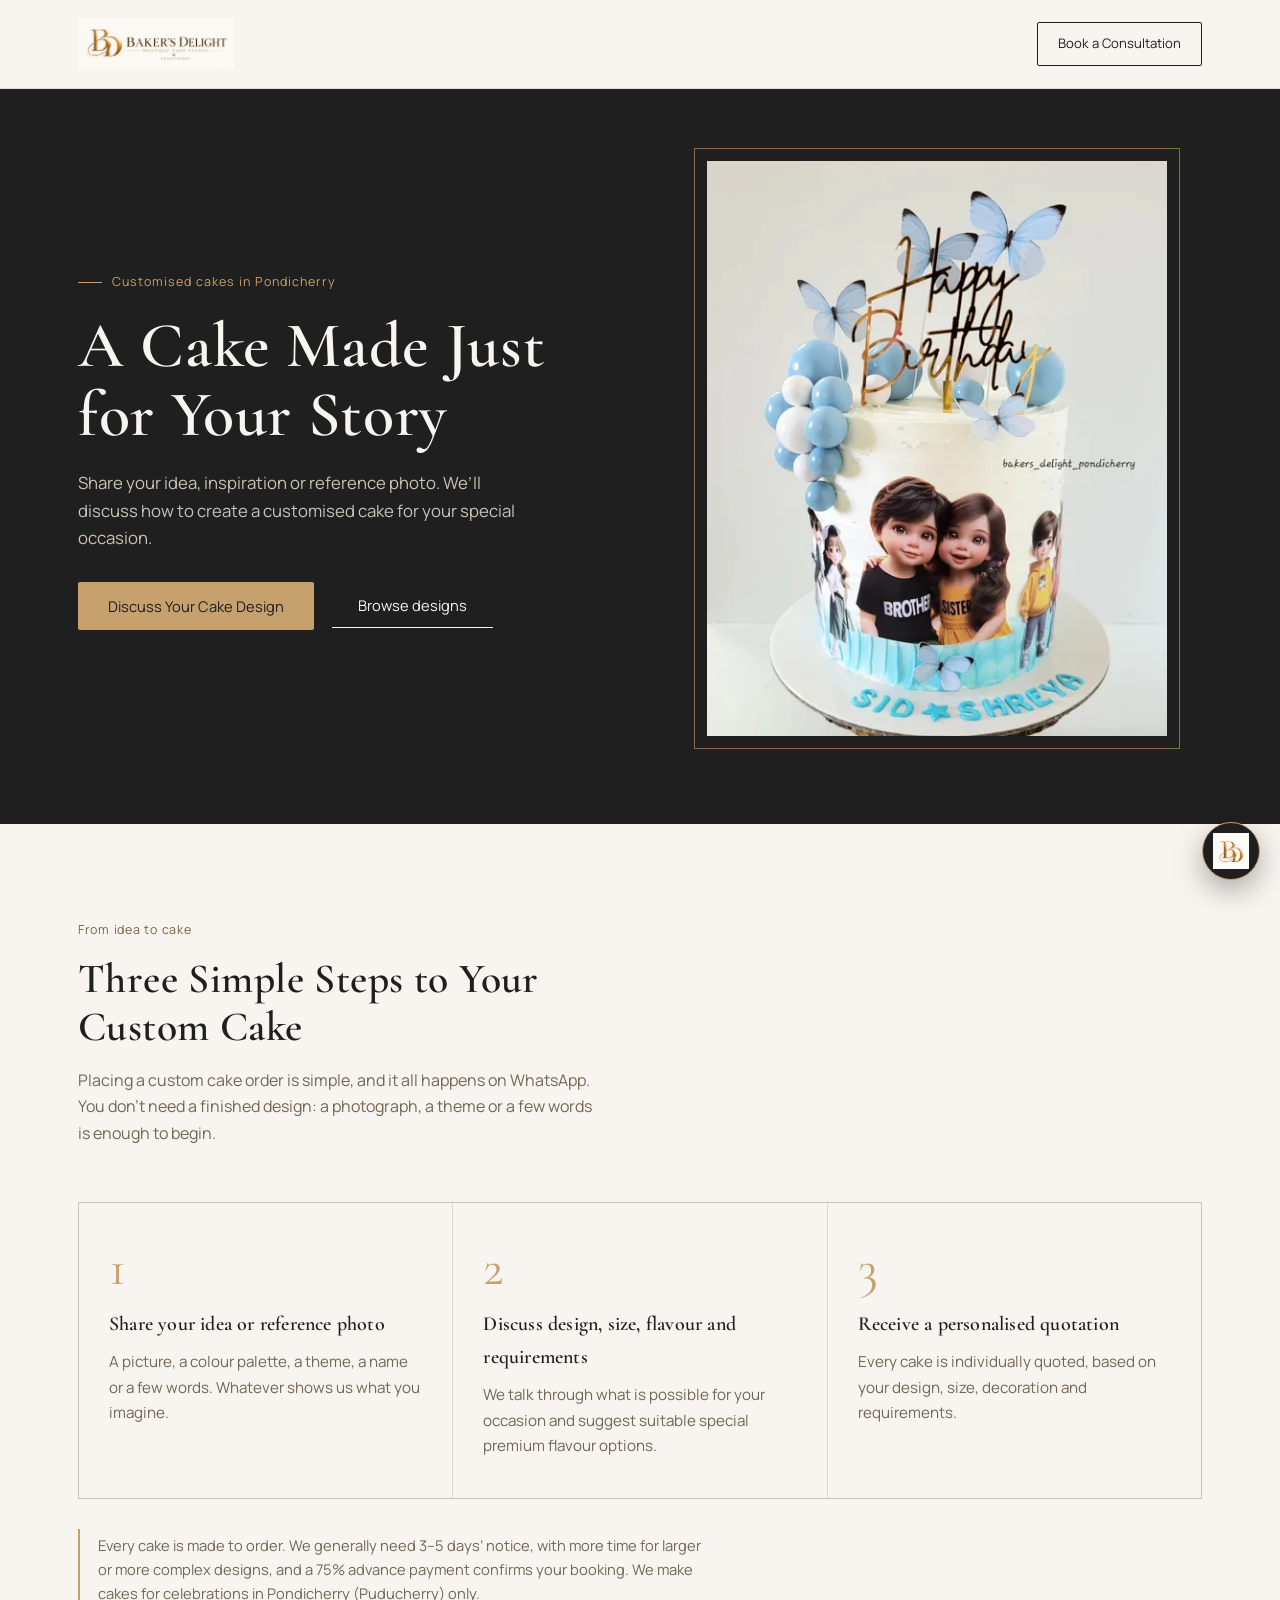
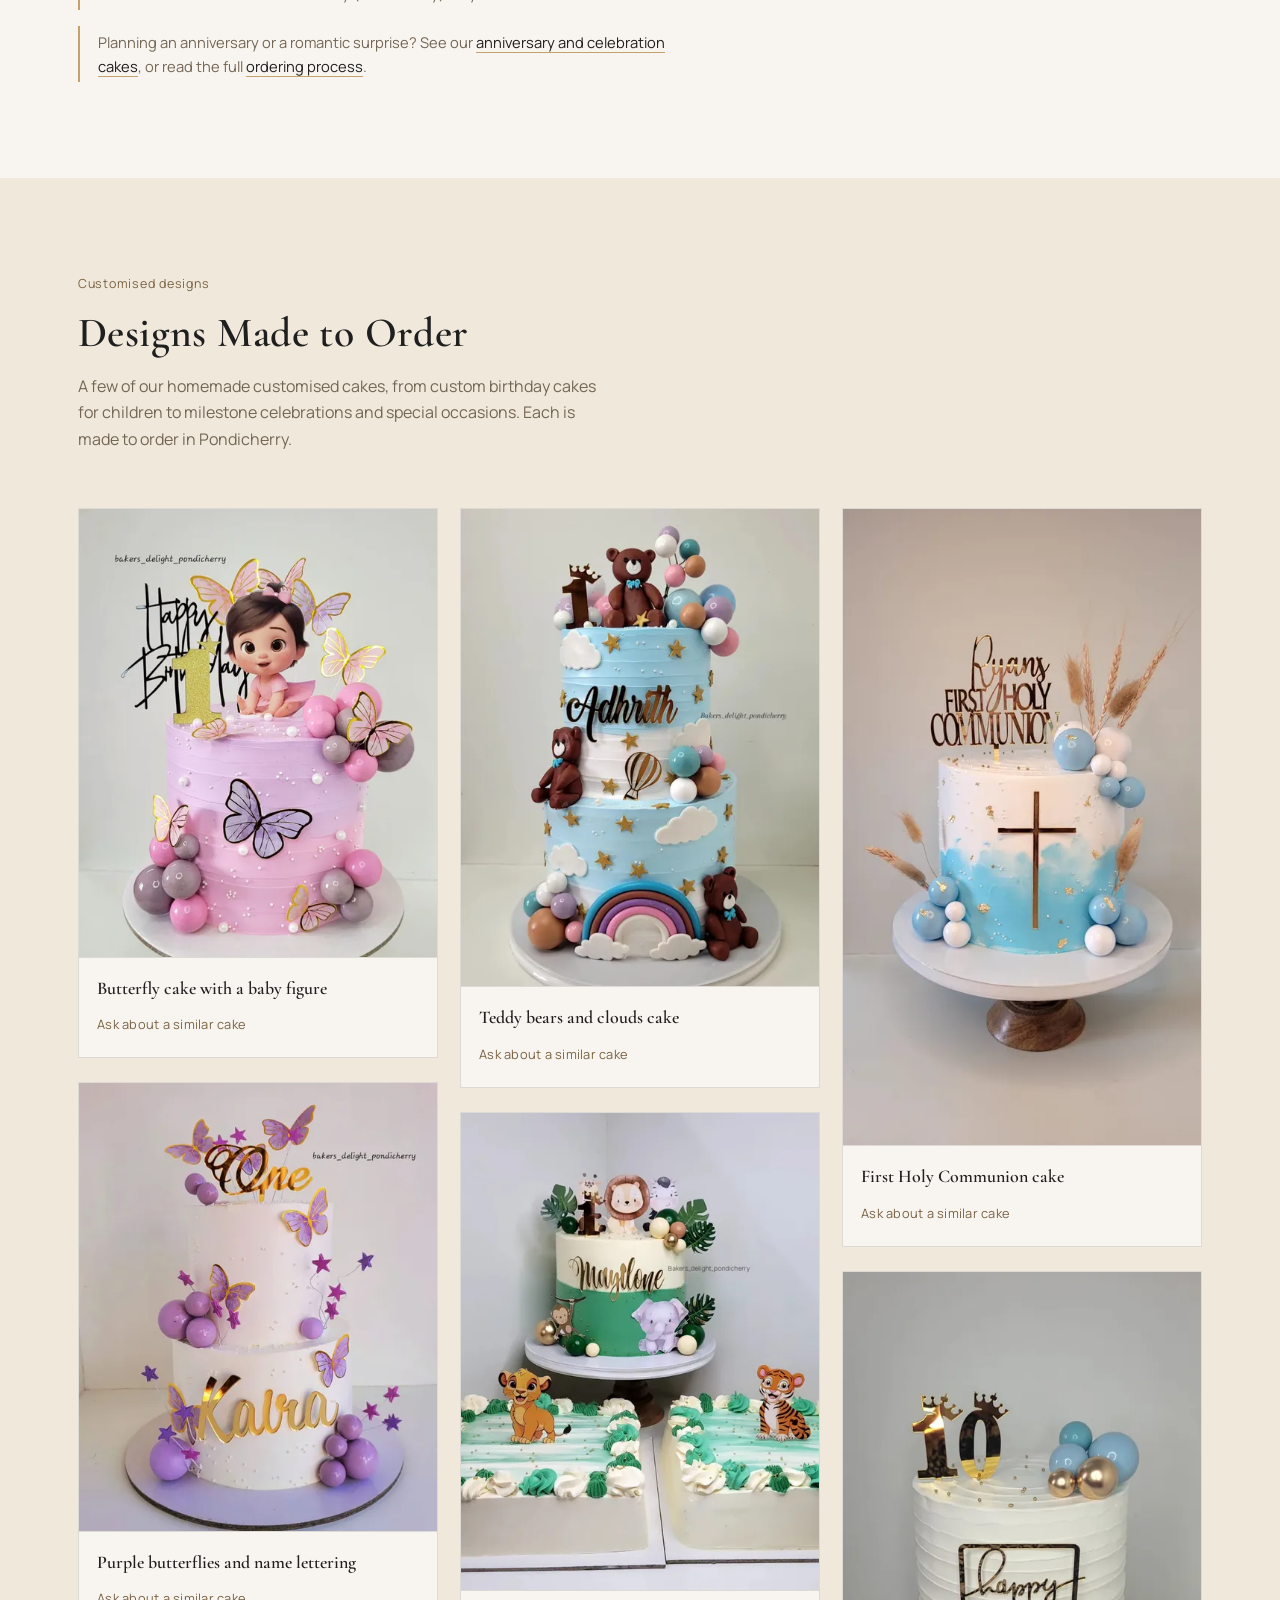
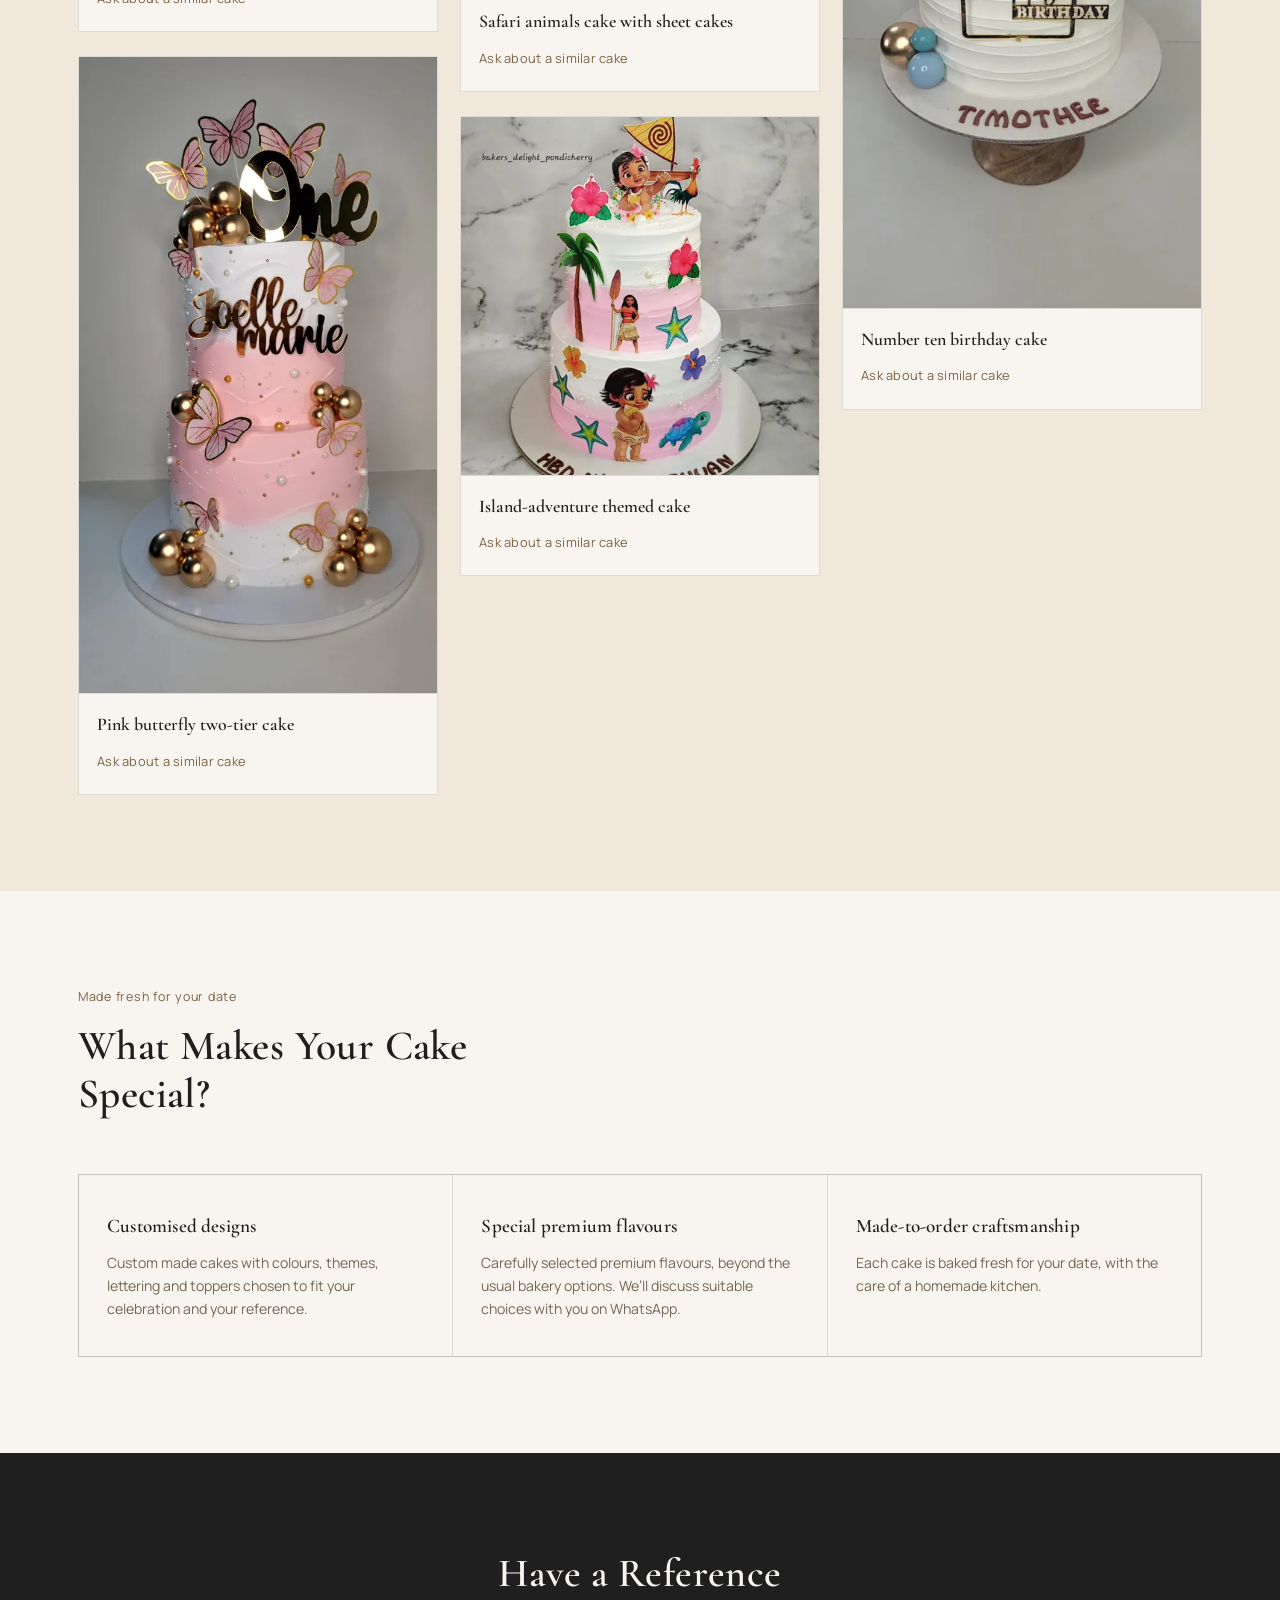
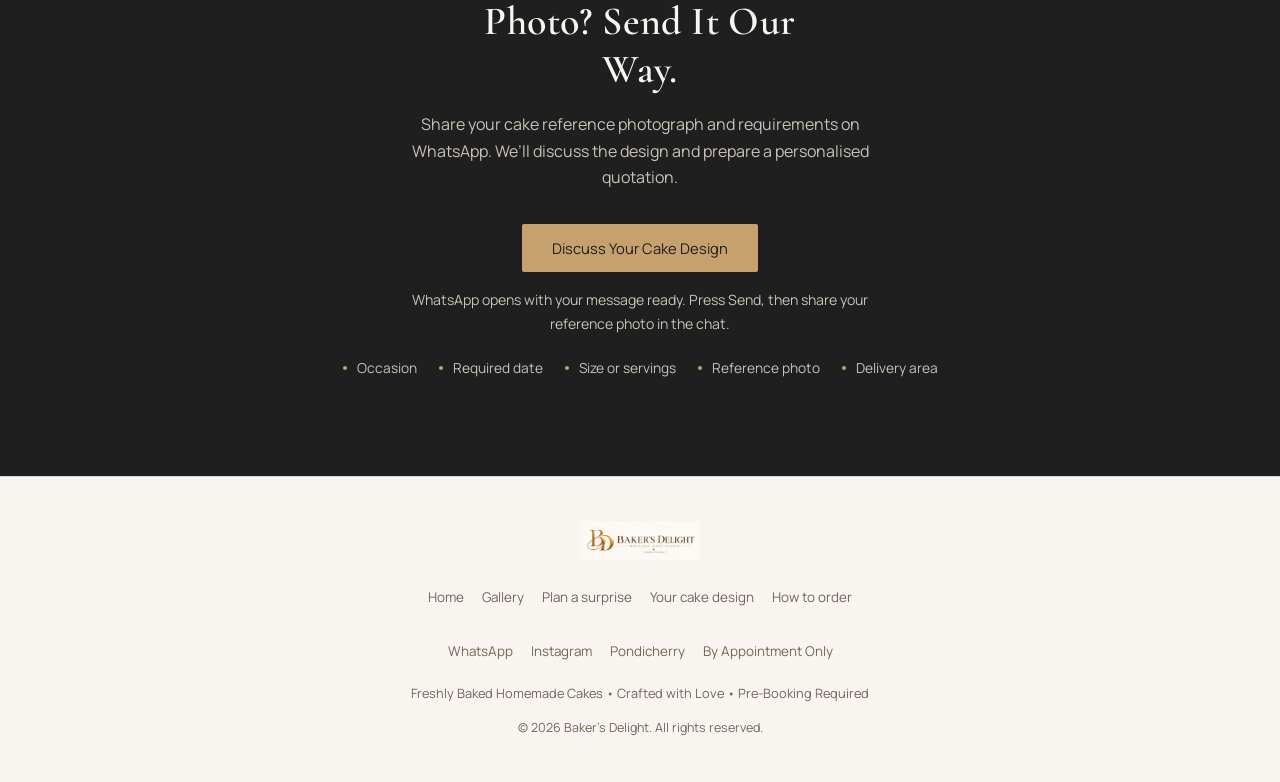
==== custom-cake-story.html @ d5fbf614 "Prepare Bakers Delight V2 preview deployment" ====
<!DOCTYPE html>
<html lang="en-IN">
<head>
<!-- Google Tag Manager -->
<script>(function(w,d,s,l,i){w[l]=w[l]||[];w[l].push({'gtm.start':
new Date().getTime(),event:'gtm.js'});var f=d.getElementsByTagName(s)[0],
j=d.createElement(s),dl=l!='dataLayer'?'&l='+l:'';j.async=true;j.src=
'https://www.googletagmanager.com/gtm.js?id='+i+dl;f.parentNode.insertBefore(j,f);
})(window,document,'script','dataLayer','GTM-WL6VNH22');</script>
<!-- End Google Tag Manager -->
<meta charset="UTF-8">
<title>Customised Cakes in Pondicherry | Bakers Delight</title>
<meta name="description" content="Looking for customised homemade cakes in Pondicherry? Share your design idea or reference photo and receive a personalised quotation.">
<link rel="canonical" href="https://bakersdelights.in/custom-cake-story.html">
<meta property="og:type" content="website">
<meta property="og:site_name" content="Bakers Delight">
<meta property="og:title" content="Customised Cakes in Pondicherry | Bakers Delight">
<meta property="og:description" content="Looking for customised homemade cakes in Pondicherry? Share your design idea or reference photo and receive a personalised quotation.">
<meta property="og:url" content="https://bakersdelights.in/custom-cake-story.html">
<meta property="og:locale" content="en_IN">
<meta property="og:image" content="https://bakersdelights.in/bakers-delight-og-image-landscape-1200x630.jpg">
<meta property="og:image:width" content="1200">
<meta property="og:image:height" content="630">
<meta name="twitter:card" content="summary_large_image">
<meta name="twitter:title" content="Customised Cakes in Pondicherry | Bakers Delight">
<meta name="twitter:description" content="Looking for customised homemade cakes in Pondicherry? Share your design idea or reference photo and receive a personalised quotation.">
<meta name="twitter:image" content="https://bakersdelights.in/bakers-delight-og-image-landscape-1200x630.jpg">
<script type="application/ld+json">
{
  "@context": "https://schema.org",
  "@type": "WebPage",
  "name": "Customised Cakes in Pondicherry | Bakers Delight",
  "url": "https://bakersdelights.in/custom-cake-story.html",
  "description": "Looking for customised homemade cakes in Pondicherry? Share your design idea or reference photo and receive a personalised quotation.",
  "inLanguage": "en-IN",
  "isPartOf": {
    "@type": "WebSite",
    "name": "Bakers Delight",
    "url": "https://bakersdelights.in/"
  }
}
</script>
<meta name="viewport" content="width=device-width, initial-scale=1, viewport-fit=cover">
<meta name="theme-color" content="#F8F5F0">
<link rel="icon" type="image/png" sizes="32x32" href="images/icons/favicon-32.png">
<link rel="apple-touch-icon" href="images/icons/apple-touch-icon.png">
<link rel="preconnect" href="https://fonts.googleapis.com">
<link rel="preconnect" href="https://fonts.gstatic.com" crossorigin>
<link href="https://fonts.googleapis.com/css2?family=Cormorant+Garamond:ital,wght@0,400;0,500;0,600;1,500&family=Manrope:wght@400;500;600&display=swap" rel="stylesheet">
<link rel="stylesheet" href="styles.css">
<link rel="stylesheet" href="pages.css">
</head>
<body>
<!-- Google Tag Manager (noscript) -->
<noscript><iframe src="https://www.googletagmanager.com/ns.html?id=GTM-WL6VNH22"
height="0" width="0" style="display:none;visibility:hidden"></iframe></noscript>
<!-- End Google Tag Manager (noscript) -->
<a class="skip-link" href="#main">Skip to main content</a>
<header class="site">
  <div class="nav-row">
    <a class="brand-home" href="index.html" aria-label="Bakers Delight home"><img class="brand-logo" src="images/brand/bakers-delight-logo-horizontal.jpg" width="1280" height="426" alt="Baker's Delight — Boutique Cake Studio, Pondicherry"></a>
    <a class="nav-cta" href="https://wa.me/917339387556?text=Hi%2C%20I%27d%20like%20to%20book%20a%20consultation" target="_blank" rel="noopener">Book a Consultation</a>
  </div>
</header>
<main id="main">
<section class="pg-hero pg-dark">
  <div class="wrap pg-hero-grid">
    <div class="pg-copy">
      <span class="eyebrow">Customised cakes in Pondicherry</span>
      <h1>A Cake Made Just for Your Story</h1>
      <p class="pg-lede">Share your idea, inspiration or reference photo. We’ll discuss how to create a customised cake for your special occasion.</p>
      <div class="pg-actions">
        <a class="btn-primary" href="https://wa.me/917339387556?text=Hi%20Bakers%20Delight%2C%20I%E2%80%99d%20like%20to%20discuss%20a%20customised%20cake%20design.%0A%0AOccasion%3A%0ARequired%20date%3A%0AApproximate%20size%2Fservings%3A%0AMy%20idea%20or%20reference%20photo%20%28I%E2%80%99ll%20send%20it%20in%20this%20chat%29%3A%0ADelivery%20area%20in%20Pondicherry%3A" target="_blank" rel="noopener">Discuss Your Cake Design</a>
        <a class="btn-secondary" href="#designs">Browse designs</a>
      </div>
    </div>
    <div class="pg-photo"><img src="images/photos/pages/brother-sister-illustration-blue-butterflies-birthday-cake-800.webp" srcset="images/photos/pages/brother-sister-illustration-blue-butterflies-birthday-cake-480.webp 480w, images/photos/pages/brother-sister-illustration-blue-butterflies-birthday-cake-800.webp 800w, images/photos/pages/brother-sister-illustration-blue-butterflies-birthday-cake-1200.webp 1200w" sizes="(min-width: 860px) 460px, 100vw" width="800" height="1000" alt="Tall white cake with a printed illustration of a brother and sister, pale blue butterflies, blue and white spheres and a gold Happy Birthday topper" fetchpriority="high" decoding="async"></div>
  </div>
</section>

<section id="journey">
  <div class="wrap">
    <div class="section-head">
      <span class="tag">From idea to cake</span>
      <h2>Three Simple Steps to Your Custom Cake</h2>
      <p>Placing a custom cake order is simple, and it all happens on WhatsApp. You don&rsquo;t need a finished design: a photograph, a theme or a few words is enough to begin.</p>
    </div>
    <ol class="pg-steps">
      <li class="pg-step"><span class="big" aria-hidden="true">1</span><h3>Share your idea or reference photo</h3><p>A picture, a colour palette, a theme, a name or a few words. Whatever shows us what you imagine.</p></li>
      <li class="pg-step"><span class="big" aria-hidden="true">2</span><h3>Discuss design, size, flavour and requirements</h3><p>We talk through what is possible for your occasion and suggest suitable special premium flavour options.</p></li>
      <li class="pg-step"><span class="big" aria-hidden="true">3</span><h3>Receive a personalised quotation</h3><p>Every cake is individually quoted, based on your design, size, decoration and requirements.</p></li>
    </ol>
    <p class="pg-note">Every cake is made to order. We generally need 3&ndash;5 days&rsquo; notice, with more time for larger or more complex designs, and a 75% advance payment confirms your booking. We make cakes for celebrations in Pondicherry (Puducherry) only.</p>
    <p class="pg-note">Planning an anniversary or a romantic surprise? See our <a href="meaningful-surprise.html">anniversary and celebration cakes</a>, or read the full <a href="index.html#how-to-order">ordering process</a>.</p>
  </div>
</section>

<section class="band-beige" id="designs">
  <div class="wrap">
    <div class="section-head">
      <span class="tag">Customised designs</span>
      <h2>Designs Made to Order</h2>
      <p>A few of our homemade customised cakes, from custom birthday cakes for children to milestone celebrations and special occasions. Each is made to order in Pondicherry.</p>
    </div>
    <div class="pg-gallery">
      <figure class="pg-item"><div class="pg-img"><img src="images/photos/pages/butterfly-baby-figure-number-one-lilac-pink-cake-800.webp" srcset="images/photos/pages/butterfly-baby-figure-number-one-lilac-pink-cake-480.webp 480w, images/photos/pages/butterfly-baby-figure-number-one-lilac-pink-cake-800.webp 800w" sizes="(min-width: 960px) 33vw, (min-width: 560px) 50vw, 100vw" width="800" height="1000" alt="Lilac and pink cake with a baby figure, a gold number one, pink and grey spheres, gold-edged butterflies and a Happy Birthday topper" loading="lazy" decoding="async"></div><figcaption><span class="pg-cap">Butterfly cake with a baby figure</span><a class="pg-link" href="https://wa.me/917339387556?text=Hi%20Bakers%20Delight%2C%20I%E2%80%99d%20like%20to%20enquire%20about%20a%20cake%20similar%20to%20the%20%E2%80%9CButterfly%20cake%20with%20a%20baby%20figure%E2%80%9D%20design%20on%20your%20Cake%20Made%20Just%20for%20Your%20Story%20page.%0A%0AOccasion%3A%0ARequired%20date%3A%0AApproximate%20size%2Fservings%3A%0ADelivery%20area%20in%20Pondicherry%3A" target="_blank" rel="noopener">Ask about a similar cake</a></figcaption></figure>
      <figure class="pg-item"><div class="pg-img"><img src="images/photos/pages/purple-butterflies-stars-one-topper-two-tier-cake-800.webp" srcset="images/photos/pages/purple-butterflies-stars-one-topper-two-tier-cake-480.webp 480w, images/photos/pages/purple-butterflies-stars-one-topper-two-tier-cake-800.webp 800w" sizes="(min-width: 960px) 33vw, (min-width: 560px) 50vw, 100vw" width="800" height="1000" alt="Two-tier white cake with purple butterflies, lilac spheres, purple stars, a gold One topper and a gold name plaque" loading="lazy" decoding="async"></div><figcaption><span class="pg-cap">Purple butterflies and name lettering</span><a class="pg-link" href="https://wa.me/917339387556?text=Hi%20Bakers%20Delight%2C%20I%E2%80%99d%20like%20to%20enquire%20about%20a%20cake%20similar%20to%20the%20%E2%80%9CPurple%20butterflies%20and%20name%20lettering%E2%80%9D%20design%20on%20your%20Cake%20Made%20Just%20for%20Your%20Story%20page.%0A%0AOccasion%3A%0ARequired%20date%3A%0AApproximate%20size%2Fservings%3A%0ADelivery%20area%20in%20Pondicherry%3A" target="_blank" rel="noopener">Ask about a similar cake</a></figcaption></figure>
      <figure class="pg-item"><div class="pg-img"><img src="images/photos/pages/pink-white-two-tier-butterflies-one-topper-cake-800.webp" srcset="images/photos/pages/pink-white-two-tier-butterflies-one-topper-cake-480.webp 480w, images/photos/pages/pink-white-two-tier-butterflies-one-topper-cake-800.webp 800w" sizes="(min-width: 960px) 33vw, (min-width: 560px) 50vw, 100vw" width="800" height="1422" alt="Two-tier pink and white cake with pink butterflies, gold spheres, a gold One topper and a gold name plaque" loading="lazy" decoding="async"></div><figcaption><span class="pg-cap">Pink butterfly two-tier cake</span><a class="pg-link" href="https://wa.me/917339387556?text=Hi%20Bakers%20Delight%2C%20I%E2%80%99d%20like%20to%20enquire%20about%20a%20cake%20similar%20to%20the%20%E2%80%9CPink%20butterfly%20two-tier%20cake%E2%80%9D%20design%20on%20your%20Cake%20Made%20Just%20for%20Your%20Story%20page.%0A%0AOccasion%3A%0ARequired%20date%3A%0AApproximate%20size%2Fservings%3A%0ADelivery%20area%20in%20Pondicherry%3A" target="_blank" rel="noopener">Ask about a similar cake</a></figcaption></figure>
      <figure class="pg-item"><div class="pg-img"><img src="images/photos/pages/teddy-bears-clouds-stars-number-one-two-tier-cake-800.webp" srcset="images/photos/pages/teddy-bears-clouds-stars-number-one-two-tier-cake-480.webp 480w, images/photos/pages/teddy-bears-clouds-stars-number-one-two-tier-cake-800.webp 800w, images/photos/pages/teddy-bears-clouds-stars-number-one-two-tier-cake-1200.webp 1200w" sizes="(min-width: 960px) 33vw, (min-width: 560px) 50vw, 100vw" width="800" height="1066" alt="Two-tier blue and white cake with brown teddy bears, clouds, gold stars, a rainbow, pastel spheres and a gold number one with a crown" loading="lazy" decoding="async"></div><figcaption><span class="pg-cap">Teddy bears and clouds cake</span><a class="pg-link" href="https://wa.me/917339387556?text=Hi%20Bakers%20Delight%2C%20I%E2%80%99d%20like%20to%20enquire%20about%20a%20cake%20similar%20to%20the%20%E2%80%9CTeddy%20bears%20and%20clouds%20cake%E2%80%9D%20design%20on%20your%20Cake%20Made%20Just%20for%20Your%20Story%20page.%0A%0AOccasion%3A%0ARequired%20date%3A%0AApproximate%20size%2Fservings%3A%0ADelivery%20area%20in%20Pondicherry%3A" target="_blank" rel="noopener">Ask about a similar cake</a></figcaption></figure>
      <figure class="pg-item"><div class="pg-img"><img src="images/photos/pages/safari-animals-number-one-cake-with-two-sheet-cakes-800.webp" srcset="images/photos/pages/safari-animals-number-one-cake-with-two-sheet-cakes-480.webp 480w, images/photos/pages/safari-animals-number-one-cake-with-two-sheet-cakes-800.webp 800w, images/photos/pages/safari-animals-number-one-cake-with-two-sheet-cakes-1200.webp 1200w" sizes="(min-width: 960px) 33vw, (min-width: 560px) 50vw, 100vw" width="800" height="1066" alt="Green and cream cake with jungle animals, tropical leaves and a gold name plaque, shown with two sheet cakes topped with lion and tiger cut-outs" loading="lazy" decoding="async"></div><figcaption><span class="pg-cap">Safari animals cake with sheet cakes</span><a class="pg-link" href="https://wa.me/917339387556?text=Hi%20Bakers%20Delight%2C%20I%E2%80%99d%20like%20to%20enquire%20about%20a%20cake%20similar%20to%20the%20%E2%80%9CSafari%20animals%20cake%20with%20sheet%20cakes%E2%80%9D%20design%20on%20your%20Cake%20Made%20Just%20for%20Your%20Story%20page.%0A%0AOccasion%3A%0ARequired%20date%3A%0AApproximate%20size%2Fservings%3A%0ADelivery%20area%20in%20Pondicherry%3A" target="_blank" rel="noopener">Ask about a similar cake</a></figcaption></figure>
      <figure class="pg-item"><div class="pg-img"><img src="images/photos/pages/island-theme-character-cutouts-pink-ombre-two-tier-cake-800.webp" srcset="images/photos/pages/island-theme-character-cutouts-pink-ombre-two-tier-cake-480.webp 480w, images/photos/pages/island-theme-character-cutouts-pink-ombre-two-tier-cake-800.webp 800w, images/photos/pages/island-theme-character-cutouts-pink-ombre-two-tier-cake-1200.webp 1200w" sizes="(min-width: 960px) 33vw, (min-width: 560px) 50vw, 100vw" width="800" height="800" alt="Two-tier white and pink ombré cake with tropical flowers, a palm tree, starfish, a sea turtle and island-adventure character cut-outs" loading="lazy" decoding="async"></div><figcaption><span class="pg-cap">Island-adventure themed cake</span><a class="pg-link" href="https://wa.me/917339387556?text=Hi%20Bakers%20Delight%2C%20I%E2%80%99d%20like%20to%20enquire%20about%20a%20cake%20similar%20to%20the%20%E2%80%9CIsland-adventure%20themed%20cake%E2%80%9D%20design%20on%20your%20Cake%20Made%20Just%20for%20Your%20Story%20page.%0A%0AOccasion%3A%0ARequired%20date%3A%0AApproximate%20size%2Fservings%3A%0ADelivery%20area%20in%20Pondicherry%3A" target="_blank" rel="noopener">Ask about a similar cake</a></figcaption></figure>
      <figure class="pg-item"><div class="pg-img"><img src="images/photos/pages/first-holy-communion-blue-white-gold-cross-cake-800.webp" srcset="images/photos/pages/first-holy-communion-blue-white-gold-cross-cake-480.webp 480w, images/photos/pages/first-holy-communion-blue-white-gold-cross-cake-800.webp 800w" sizes="(min-width: 960px) 33vw, (min-width: 560px) 50vw, 100vw" width="800" height="1422" alt="White and sky-blue cake with a gold cross, blue and white spheres, dried grass stems and a gold First Holy Communion topper" loading="lazy" decoding="async"></div><figcaption><span class="pg-cap">First Holy Communion cake</span><a class="pg-link" href="https://wa.me/917339387556?text=Hi%20Bakers%20Delight%2C%20I%E2%80%99d%20like%20to%20enquire%20about%20a%20cake%20similar%20to%20the%20%E2%80%9CFirst%20Holy%20Communion%20cake%E2%80%9D%20design%20on%20your%20Cake%20Made%20Just%20for%20Your%20Story%20page.%0A%0AOccasion%3A%0ARequired%20date%3A%0AApproximate%20size%2Fservings%3A%0ADelivery%20area%20in%20Pondicherry%3A" target="_blank" rel="noopener">Ask about a similar cake</a></figcaption></figure>
      <figure class="pg-item"><div class="pg-img"><img src="images/photos/pages/number-ten-crowns-happy-birthday-blue-gold-spheres-cake-800.webp" srcset="images/photos/pages/number-ten-crowns-happy-birthday-blue-gold-spheres-cake-480.webp 480w, images/photos/pages/number-ten-crowns-happy-birthday-blue-gold-spheres-cake-800.webp 800w" sizes="(min-width: 960px) 33vw, (min-width: 560px) 50vw, 100vw" width="800" height="1422" alt="White cake with a gold number ten topped with crowns, blue and gold spheres, a gold Happy Birthday plaque and fondant lettering on the board" loading="lazy" decoding="async"></div><figcaption><span class="pg-cap">Number ten birthday cake</span><a class="pg-link" href="https://wa.me/917339387556?text=Hi%20Bakers%20Delight%2C%20I%E2%80%99d%20like%20to%20enquire%20about%20a%20cake%20similar%20to%20the%20%E2%80%9CNumber%20ten%20birthday%20cake%E2%80%9D%20design%20on%20your%20Cake%20Made%20Just%20for%20Your%20Story%20page.%0A%0AOccasion%3A%0ARequired%20date%3A%0AApproximate%20size%2Fservings%3A%0ADelivery%20area%20in%20Pondicherry%3A" target="_blank" rel="noopener">Ask about a similar cake</a></figcaption></figure>
    </div>
  </div>
</section>

<section id="yours">
  <div class="wrap">
    <div class="section-head">
      <span class="tag">Made fresh for your date</span>
      <h2>What Makes Your Cake Special?</h2>
    </div>
    <div class="why-grid">
      <div class="why-card"><h3>Customised designs</h3><p>Custom made cakes with colours, themes, lettering and toppers chosen to fit your celebration and your reference.</p></div>
      <div class="why-card"><h3>Special premium flavours</h3><p>Carefully selected premium flavours, beyond the usual bakery options. We&rsquo;ll discuss suitable choices with you on WhatsApp.</p></div>
      <div class="why-card"><h3>Made-to-order craftsmanship</h3><p>Each cake is baked fresh for your date, with the care of a homemade kitchen.</p></div>
    </div>
  </div>
</section>

<section class="reserve" id="discuss">
  <div class="wrap">
    <h2>Have a Reference Photo? Send It Our Way.</h2>
    <p>Share your cake reference photograph and requirements on WhatsApp. We&rsquo;ll discuss the design and prepare a personalised quotation.</p>
    <a class="btn-primary" href="https://wa.me/917339387556?text=Hi%20Bakers%20Delight%2C%20I%E2%80%99d%20like%20to%20discuss%20a%20customised%20cake%20design.%0A%0AOccasion%3A%0ARequired%20date%3A%0AApproximate%20size%2Fservings%3A%0AMy%20idea%20or%20reference%20photo%20%28I%E2%80%99ll%20send%20it%20in%20this%20chat%29%3A%0ADelivery%20area%20in%20Pondicherry%3A" target="_blank" rel="noopener">Discuss Your Cake Design</a>
    <p class="pg-small">WhatsApp opens with your message ready. Press Send, then share your reference photo in the chat.</p>
    <ul class="pg-chips"><li>Occasion</li><li>Required date</li><li>Size or servings</li><li>Reference photo</li><li>Delivery area</li></ul>
  </div>
</section>
</main>

<footer>
  <img class="brand-logo footer-logo" src="images/brand/bakers-delight-logo-horizontal.jpg" width="1280" height="426" alt="Baker's Delight — Boutique Cake Studio">
  <nav class="footer-nav" aria-label="Site pages"><a href="index.html">Home</a><a href="index.html#gallery">Gallery</a><a href="meaningful-surprise.html">Plan a surprise</a><a href="custom-cake-story.html">Your cake design</a><a href="index.html#how-to-order">How to order</a></nav>
  <div class="footer-links">
    <a href="https://wa.me/917339387556" target="_blank" rel="noopener">WhatsApp</a>
    <a href="https://www.instagram.com/bakers_delight_pondicherry?stkn=MTZ4eXpkMjF6YW51ZQ==" target="_blank" rel="noopener">Instagram</a>
    <span>Pondicherry</span>
    <span>By Appointment Only</span>
  </div>
  <p class="footer-tagline">Freshly Baked Homemade Cakes &bull; Crafted with Love &bull; Pre-Booking Required</p>
  <p class="footer-copy">&copy; 2026 Baker's Delight. All rights reserved.</p>
</footer>

<a class="wa-fab" href="https://wa.me/917339387556?text=Hi%20Baker%27s%20Delight%2C%20I%20would%20like%20to%20discuss%20a%20custom%20cake%20for%20my%20celebration." target="_blank" rel="noopener" aria-label="Chat with us on WhatsApp">
  <img src="images/brand/bakers-delight-monogram.jpg" width="1254" height="1254" alt="">
</a>
<script src="pages.js"></script>
</body>
</html>
---- styles.css ----
:root{
  --ivory:#F8F5F0;--beige:#F0E8DA;--gold:#C6A16E;--gold-soft:#E3CFAE;
  --gold-text:#7A6344;           /* darker gold for small text: 5.2:1 on cream, 4.7:1 on beige */
  --charcoal:#1F1F1F;--charcoal-soft:#736655;   /* muted text: 5.1:1 on cream, 4.6:1 on beige */
  --line:rgba(31,31,31,0.12);
  box-sizing:border-box;padding-top:env(safe-area-inset-top,0px);padding-bottom:env(safe-area-inset-bottom,0px);
}
*{box-sizing:inherit;margin:0;padding:0;}
html{scroll-behavior:smooth;scroll-padding-top:env(safe-area-inset-top,0px);}
body{background:var(--ivory);color:var(--charcoal);font-family:'Manrope',sans-serif;font-weight:400;line-height:1.65;-webkit-font-smoothing:antialiased;overflow-x:hidden;}
h1,h2,h3,.serif{font-family:'Cormorant Garamond',serif;font-weight:600;letter-spacing:0.01em;}
.wrap{max-width:1180px;margin:0 auto;padding:0 28px;}
a{color:inherit;text-decoration:none;}
img,svg{max-width:100%;display:block;}
.sr-only{position:absolute;width:1px;height:1px;margin:-1px;overflow:hidden;clip:rect(0,0,0,0);white-space:nowrap;border:0;}
.skip-link{position:absolute;left:-9999px;top:8px;z-index:100;background:var(--charcoal);color:var(--ivory);padding:10px 16px;font-size:0.9rem;}
.skip-link:focus{left:12px;}
:focus-visible{outline:2px solid var(--charcoal);outline-offset:3px;}
.reserve :focus-visible{outline-color:var(--ivory);}

/* ---------- NAV ---------- */
header.site{position:sticky;top:env(safe-area-inset-top,0px);z-index:50;background:rgba(248,245,240,0.92);backdrop-filter:blur(10px);border-bottom:1px solid var(--line);}
.nav-row{display:flex;align-items:center;justify-content:space-between;gap:12px;padding:18px 28px;max-width:1180px;margin:0 auto;}
.brand-logo{height:52px;width:auto;flex-shrink:0;}
.nav-cta{display:inline-flex;align-items:center;min-height:44px;font-size:0.82rem;padding:0 20px;border:1px solid var(--charcoal);border-radius:2px;white-space:nowrap;transition:background .3s,color .3s;}
.nav-cta:hover{background:var(--charcoal);color:var(--ivory);}
@media(max-width:420px){.nav-row{padding:12px 16px;gap:10px;}.brand-logo{height:40px;}.nav-cta{padding:0 14px;font-size:0.8rem;}}
@media(max-width:340px){.nav-row{padding:10px 12px;gap:8px;}.brand-logo{height:34px;}.nav-cta{padding:0 10px;font-size:0.74rem;}}
.wa-fab{position:fixed;right:20px;bottom:calc(20px + env(safe-area-inset-bottom,0px));width:58px;height:58px;border-radius:50%;overflow:hidden;z-index:60;background:var(--charcoal);box-shadow:0 10px 28px rgba(31,31,31,0.35);border:1px solid var(--gold);display:flex;align-items:center;justify-content:center;transition:transform .35s,box-shadow .35s;}
.wa-fab img{width:66%;height:66%;object-fit:contain;}
.wa-fab:hover{transform:scale(1.07);box-shadow:0 14px 34px rgba(31,31,31,0.4);}
@media(max-width:640px){.wa-fab{width:50px;height:50px;}}

/* ---------- BUTTONS ---------- */
.btn-primary{display:inline-flex;align-items:center;justify-content:center;min-height:48px;background:var(--charcoal);color:var(--ivory);padding:0 30px;font-size:0.92rem;border-radius:2px;transition:background .3s,color .3s;}
.btn-primary:hover{background:var(--gold);color:var(--charcoal);}
.btn-secondary{display:inline-flex;align-items:center;min-height:44px;padding:0 26px;font-size:0.92rem;border-bottom:1px solid var(--charcoal);transition:border-color .3s,color .3s;}
.btn-secondary:hover{border-color:var(--gold);color:var(--gold-text);}

/* ---------- HERO ---------- */
.hero{position:relative;padding:88px 0 0;overflow:hidden;}
.hero-logo{height:56px;width:auto;margin-bottom:28px;animation:riseIn 1s ease-out both;}
.hero-orn{position:absolute;right:-90px;top:-60px;width:300px;height:300px;opacity:0.5;animation:driftIn 1.4s ease-out both;}
@keyframes driftIn{from{opacity:0;transform:translateY(-16px) scale(.94);}to{opacity:.5;transform:none;}}
.eyebrow{font-size:0.78rem;color:var(--gold-text);letter-spacing:0.08em;display:inline-block;margin-bottom:22px;position:relative;padding-left:34px;}
.eyebrow::before{content:"";position:absolute;left:0;top:50%;width:24px;height:1px;background:var(--gold);}
.hero h1{font-size:clamp(2.5rem,7.6vw,4.2rem);line-height:1.08;max-width:11.5ch;animation:riseIn 1s ease-out .15s both;}
@keyframes riseIn{from{opacity:0;transform:translateY(22px);}to{opacity:1;transform:none;}}
.hero-tagline{margin-top:16px;font-size:0.82rem;color:var(--gold-text);letter-spacing:0.03em;}
.hero p.lede{margin-top:26px;max-width:44ch;color:var(--charcoal-soft);font-size:1.05rem;animation:riseIn 1s ease-out .3s both;}
.hero-actions{display:flex;flex-wrap:wrap;align-items:center;gap:14px;margin-top:40px;animation:riseIn 1s ease-out .45s both;}
.hero-photo{position:relative;width:100%;aspect-ratio:4/5;margin-top:52px;overflow:hidden;animation:riseIn 1.1s ease-out .55s both;}
.hero-photo img{width:100%;height:100%;object-fit:cover;object-position:center;}
.hero-photo .cap{position:absolute;left:0;bottom:0;right:0;padding:22px 28px;background:linear-gradient(0deg,rgba(42,38,34,0.55),transparent);color:var(--ivory);font-size:0.82rem;letter-spacing:0.03em;}
@media(min-width:860px){.hero .wrap{display:grid;grid-template-columns:1.05fr 0.95fr;gap:56px;align-items:center;}.hero-photo{margin-top:0;aspect-ratio:3/4;}}
@media(max-width:859px){   /* compact, photo-led mobile hero (approved Option B) */
  .hero{padding-top:28px;}
  .hero-logo,.hero .eyebrow,.hero-tagline{display:none;}
  .hero h1{font-size:clamp(2rem,9.2vw,2.6rem);line-height:1.06;max-width:none;text-wrap:balance;}
  .hero p.lede{margin-top:14px;font-size:1rem;line-height:1.6;}
  .hero-actions{margin-top:22px;gap:10px;}
  .hero-actions .btn-primary{flex:1 1 100%;min-height:52px;}
  .hero-actions .btn-secondary{flex:0 0 auto;margin:0 auto;padding:0 2px;}
  .hero-photo{margin:28px -28px 0;width:calc(100% + 56px);}
}

/* ---------- SECTION SCAFFOLD ---------- */
section{padding:96px 0;}
section[id]{scroll-margin-top:96px;}
.section-head{max-width:52ch;margin-bottom:56px;}
.section-head .tag{font-size:0.78rem;color:var(--gold-text);letter-spacing:0.06em;display:block;margin-bottom:14px;}
.section-head h2{font-size:clamp(1.9rem,4.6vw,2.6rem);line-height:1.16;}
.section-head p{margin-top:16px;color:var(--charcoal-soft);}
.band-beige{background:var(--beige);}

/* ---------- FLAVOUR EXPERIENCE + STORY ---------- */
.flavour-inner,.story-inner{max-width:720px;margin:0 auto;text-align:center;}
.flavour-inner .tag{display:block;font-size:0.78rem;color:var(--gold-text);letter-spacing:0.06em;margin-bottom:14px;}
.flavour-inner h2,.story-inner h2{font-size:clamp(1.9rem,4.8vw,2.7rem);line-height:1.16;}
.flavour-inner p{margin-top:18px;color:var(--charcoal-soft);}
.flavour-inner .flavour-line{margin-top:22px;font-family:'Cormorant Garamond',serif;font-size:1.2rem;font-weight:600;letter-spacing:0.02em;color:var(--charcoal);}
.flavour-inner .btn-secondary{margin-top:22px;}
.story-inner p{margin-top:18px;font-family:'Cormorant Garamond',serif;font-style:italic;font-size:clamp(1.3rem,3vw,1.65rem);line-height:1.6;color:var(--charcoal);}

/* ---------- CELEBRATIONS ---------- */
.celeb-grid{display:grid;grid-template-columns:repeat(2,1fr);gap:1px;background:var(--line);border:1px solid var(--line);}
@media(min-width:640px){.celeb-grid{grid-template-columns:repeat(3,1fr);}}
.celeb-card{display:block;background:var(--ivory);position:relative;overflow:hidden;}
.celeb-card:focus-visible{outline-offset:-3px;}
.celeb-photo{aspect-ratio:5/4;overflow:hidden;}
.celeb-photo img{width:100%;height:100%;object-fit:cover;transition:transform .6s ease;}
.celeb-card:hover .celeb-photo img{transform:scale(1.06);}
.celeb-card .cc-body{padding:22px 22px 36px;position:relative;}
.celeb-card .num{font-size:0.75rem;color:var(--gold-text);display:block;margin-bottom:16px;}
.celeb-card h3{font-size:1.15rem;font-weight:600;}
.celeb-card p{font-size:0.86rem;color:var(--charcoal-soft);margin-top:8px;}
.celeb-card .cc-link{display:inline-block;margin-top:12px;font-size:0.78rem;letter-spacing:0.04em;color:var(--gold-text);}
.celeb-card::after{content:"";position:absolute;left:22px;right:22px;bottom:14px;height:1px;background:var(--gold);transform:scaleX(0);transform-origin:left;transition:transform .5s ease;}
.celeb-card:hover::after{transform:scaleX(1);}

/* ---------- GALLERY ---------- */
.gallery-grid{display:grid;grid-template-columns:1fr;gap:22px;}
@media(min-width:640px){.gallery-grid{grid-template-columns:repeat(3,1fr);}}
.gcard{border:1px solid var(--line);background:var(--ivory);overflow:hidden;scroll-margin-top:100px;}
.gcard:target{border-color:var(--gold);box-shadow:0 0 0 1px var(--gold);}
.gplate{aspect-ratio:4/5;position:relative;overflow:hidden;background:linear-gradient(155deg,var(--beige),var(--ivory) 70%);}
.gplate img{width:100%;height:100%;object-fit:cover;transition:transform .6s ease;}
.gcard:hover .gplate img{transform:scale(1.07);}
.gmeta{padding:18px 20px 22px;border-top:1px solid var(--line);}
.gmeta .ref{font-size:0.72rem;color:var(--gold-text);letter-spacing:0.05em;}
.gmeta h3{font-size:1.02rem;margin-top:6px;font-weight:450;}
.gmeta .glinks{display:flex;gap:10px;margin-top:16px;flex-wrap:wrap;}
.glinks a{display:inline-flex;align-items:center;min-height:44px;font-size:0.78rem;padding:0 15px;border:1px solid var(--line);border-radius:2px;letter-spacing:0.01em;transition:border-color .3s,color .3s;}
.glinks a:hover{border-color:var(--gold);color:var(--gold-text);}

/* ---------- WHY + HOW TO ORDER ---------- */
.why-grid{display:grid;grid-template-columns:1fr;gap:1px;background:var(--line);border:1px solid var(--line);}
@media(min-width:760px){.why-grid{grid-template-columns:repeat(3,1fr);}}
.why-card{background:var(--ivory);padding:36px 28px;}
.why-card .num{font-size:0.75rem;color:var(--gold-text);display:block;margin-bottom:14px;}
.why-card h3{font-size:1.2rem;font-weight:600;}
.why-card p{font-size:0.88rem;color:var(--charcoal-soft);margin-top:8px;}
.process-list{list-style:none;border-top:1px solid var(--line);}
.process-item{display:grid;grid-template-columns:56px 1fr;gap:22px;padding:26px 0;border-bottom:1px solid var(--line);}
.process-item .step-num{font-family:'Cormorant Garamond',serif;font-size:1.7rem;color:var(--gold-soft);font-weight:600;}
.process-item h3{font-size:1.2rem;margin-bottom:6px;}
.process-item p{color:var(--charcoal-soft);max-width:56ch;}
.order-note{margin-top:28px;color:var(--charcoal-soft);font-size:0.92rem;max-width:62ch;}

/* ---------- ENQUIRY FORM ---------- */
.inquiry-grid{display:grid;grid-template-columns:1fr;gap:48px;}
@media(min-width:860px){.inquiry-grid{grid-template-columns:0.85fr 1.15fr;}}
.inquiry-intro .tag{display:block;font-size:0.78rem;color:var(--gold-text);letter-spacing:0.06em;margin-bottom:14px;}
.inquiry-intro h2{font-size:clamp(1.8rem,4.4vw,2.3rem);line-height:1.16;}
.inquiry-intro p{margin-top:16px;color:var(--charcoal-soft);max-width:38ch;}
.field{margin-bottom:26px;}
.field label{display:block;font-size:0.82rem;color:var(--charcoal-soft);margin-bottom:8px;}
.field input,.field textarea,.field select{width:100%;min-height:44px;background:transparent;border:none;border-bottom:1px solid var(--charcoal-soft);padding:11px 2px;font-family:'Manrope',sans-serif;font-size:1rem;color:var(--charcoal);border-radius:0;transition:border-color .3s;}
.field input:focus,.field textarea:focus,.field select:focus{outline:none;border-color:var(--gold);box-shadow:0 1px 0 0 var(--gold);}
.field input:focus-visible,.field textarea:focus-visible,.field select:focus-visible{outline:2px solid var(--charcoal);outline-offset:2px;}
.submit-note{font-size:0.9rem;line-height:1.65;color:var(--charcoal-soft);margin-top:18px;max-width:56ch;text-wrap:pretty;}
.form-status{margin-top:14px;font-size:0.9rem;color:var(--gold-text);min-height:1.4em;}
.form-status a{text-decoration:underline;}

/* ---------- TRUST + TESTIMONIALS ---------- */
.trust-strip{padding:64px 0;border-top:1px solid var(--line);border-bottom:1px solid var(--line);}
.trust-statement{max-width:640px;margin:0 auto;text-align:center;}
.trust-statement h2{font-size:clamp(1.4rem,3.2vw,1.9rem);line-height:1.35;font-weight:600;}
.trust-statement p{margin-top:18px;color:var(--charcoal-soft);font-size:0.98rem;line-height:1.7;}
.trust-statement .service-note{color:var(--charcoal);font-weight:500;}
.trust-items{display:flex;flex-wrap:wrap;justify-content:center;gap:12px 28px;margin-top:34px;}
.trust-items span{position:relative;font-size:0.82rem;color:var(--charcoal-soft);letter-spacing:0.03em;padding-right:28px;}
.trust-items span::after{content:"";position:absolute;right:0;top:50%;width:4px;height:4px;border-radius:50%;background:var(--gold);transform:translateY(-50%);}
.trust-items span:last-child{padding-right:0;}
.trust-items span:last-child::after{display:none;}
@media(max-width:759px){.trust-items{flex-direction:column;align-items:center;gap:10px;}.trust-items span{padding-right:0;}.trust-items span::after{display:none;}}
.testi-grid{display:grid;grid-template-columns:1fr;gap:1px;background:var(--line);border:1px solid var(--line);}
@media(min-width:760px){.testi-grid{grid-template-columns:repeat(3,1fr);}.testi:nth-child(5):last-child{grid-column:span 2;}}
.trust-badge{margin-top:22px;}
.trust-badge .stars{color:var(--gold);letter-spacing:2px;margin-right:10px;font-size:0.95rem;}
.trust-badge .rating{font-family:'Cormorant Garamond',serif;font-size:1.15rem;color:var(--charcoal);font-weight:600;}
.trust-badge .verified{display:block;margin-top:6px;font-size:0.78rem;color:var(--charcoal-soft);letter-spacing:0.05em;}
.testi{background:var(--ivory);padding:56px 34px 40px;position:relative;overflow:hidden;transition:transform .45s ease,box-shadow .45s ease;}
.testi::before{content:"";position:absolute;top:0;left:0;right:0;height:2px;background:var(--gold);transform:scaleX(0);transform-origin:left;transition:transform .5s ease;}
.testi:hover{transform:translateY(-6px);box-shadow:0 20px 44px rgba(31,31,31,0.10);z-index:2;}
.testi:hover::before{transform:scaleX(1);}
.testi .stars-row{color:var(--gold);font-size:0.72rem;letter-spacing:4px;margin-bottom:18px;}
.testi .qmark{position:absolute;top:2px;left:28px;font-family:'Cormorant Garamond',serif;font-size:4.6rem;color:var(--gold-soft);opacity:0.55;line-height:1;pointer-events:none;}
.testi q{font-family:'Cormorant Garamond',serif;font-style:italic;font-size:1.3rem;line-height:1.55;display:block;quotes:none;position:relative;z-index:1;}
.testi .who{margin-top:26px;font-size:0.95rem;color:var(--charcoal);font-weight:600;display:flex;flex-direction:column;gap:6px;}
.testi .who span{color:var(--gold-text);font-size:0.76rem;letter-spacing:0.08em;font-weight:500;}

/* ---------- CLOSING CTA ---------- */
.reserve{background:var(--charcoal);color:var(--ivory);text-align:center;}
.reserve h2{color:var(--ivory);font-size:clamp(1.8rem,5vw,2.5rem);max-width:20ch;margin:0 auto;}
.reserve p{color:#C9C2B6;max-width:52ch;margin:18px auto 0;}
.reserve .btn-primary{background:var(--gold);color:var(--charcoal);margin-top:34px;}
.reserve .btn-primary:hover{background:var(--ivory);}

/* ---------- CONTACT + INSTAGRAM + FOOTER ---------- */
.contact-grid{display:grid;grid-template-columns:1fr;gap:1px;background:var(--line);border:1px solid var(--line);}
@media(min-width:720px){.contact-grid{grid-template-columns:repeat(3,1fr);}}
.ccard{display:block;background:var(--ivory);padding:32px 26px;transition:background .3s;}
.ccard:hover{background:var(--beige);}
.ccard .tag{font-size:0.75rem;color:var(--gold-text);display:block;margin-bottom:10px;}
.ccard h3{font-size:1.08rem;font-weight:450;margin-bottom:6px;}
.ccard p{font-size:0.86rem;color:var(--charcoal-soft);}
.insta-grid{display:grid;grid-template-columns:repeat(2,1fr);gap:2px;}
@media(min-width:640px){.insta-grid{grid-template-columns:repeat(4,1fr);}}
.insta-item{aspect-ratio:1/1;display:block;position:relative;overflow:hidden;}
.insta-item img{width:100%;height:100%;object-fit:cover;}
.insta-item::after{content:"";position:absolute;inset:0;background:rgba(31,31,31,0);transition:background .35s;}
.insta-item:hover::after{background:rgba(31,31,31,0.15);}
footer{padding:44px 0;text-align:center;font-size:0.8rem;color:var(--charcoal-soft);border-top:1px solid var(--line);}
footer .brand-logo{display:block;margin-left:auto;margin-right:auto;}
.footer-logo{height:40px;margin:0 auto 14px;}
.footer-nav,.footer-links{display:flex;flex-wrap:wrap;justify-content:center;gap:4px 18px;margin:10px 0;font-size:0.84rem;}
.footer-nav a,.footer-links a{display:inline-flex;align-items:center;min-height:44px;transition:color .3s;}
.footer-nav a:hover,.footer-links a:hover{color:var(--gold-text);}
.footer-links span{display:inline-flex;align-items:center;min-height:44px;}
.footer-tagline{margin-top:4px;font-size:0.8rem;color:var(--charcoal-soft);}
.footer-copy{margin-top:14px;font-size:0.78rem;color:var(--charcoal-soft);}

.cross-links{margin-top:40px;text-align:center;color:var(--charcoal-soft);font-size:0.98rem;max-width:62ch;margin-left:auto;margin-right:auto;}
.cross-links a{color:var(--charcoal);border-bottom:1px solid var(--gold);}
.cross-links a:hover{color:var(--gold-text);}

/* ---------- SCROLL REVEAL ---------- */
.reveal{opacity:0;transform:translateY(18px);transition:opacity .7s ease,transform .7s ease;}
.reveal.in-view{opacity:1;transform:none;}
@media(prefers-reduced-motion:reduce){*{animation:none!important;transition:none!important;}}
---- pages.css ----
/* Styles for the two new pages. Uses the design tokens in styles.css. Every class here is new and prefixed pg-. */
.brand-home{display:flex;align-items:center;min-height:44px;flex-shrink:0;line-height:0;}
.pg-hero{position:relative;overflow:hidden;padding:36px 0 56px;}
.pg-hero-grid{display:grid;gap:34px;align-items:center;}
.pg-hero .eyebrow{margin-bottom:18px;}
.pg-hero h1{font-size:clamp(2.1rem,9vw,3.9rem);line-height:1.08;text-wrap:balance;max-width:16ch;}
.pg-lede{margin-top:20px;max-width:46ch;font-size:1.05rem;line-height:1.65;color:var(--charcoal-soft);}
.pg-actions{display:flex;flex-wrap:wrap;align-items:center;gap:12px 18px;margin-top:30px;}
.pg-photo{position:relative;width:100%;max-width:460px;margin:0 auto;}
.pg-photo img{width:100%;height:auto;display:block;}
@media(min-width:860px){.pg-hero{padding:72px 0 88px;}.pg-hero-grid{grid-template-columns:1fr 1fr;gap:64px;}.pg-hero h1{font-size:clamp(2.8rem,5vw,4.2rem);}}

/* Page 1: soft, romantic */
.pg-soft{background:linear-gradient(180deg,var(--beige) 0%,var(--ivory) 100%);}
.pg-frame::before{content:"";position:absolute;inset:0;border:1px solid var(--gold);transform:translate(14px,14px);}
.pg-frame img{position:relative;box-shadow:0 18px 44px rgba(31,31,31,0.14);}
@media(min-width:860px){.pg-soft .pg-photo{order:-1;}}

/* Page 2: dark, graphic */
.pg-dark{background:var(--charcoal);color:var(--ivory);}
.pg-dark h1{color:var(--ivory);}
.pg-dark .pg-lede{color:#C9C2B6;}
.pg-dark .eyebrow{color:var(--gold);}
.pg-dark .btn-primary{background:var(--gold);color:var(--charcoal);}
.pg-dark .btn-primary:hover{background:var(--ivory);}
.pg-dark .btn-secondary{color:var(--ivory);border-bottom-color:var(--ivory);}
.pg-dark .btn-secondary:hover{color:var(--gold);border-bottom-color:var(--gold);}
.pg-dark :focus-visible{outline-color:var(--ivory);}
.pg-dark .pg-photo{outline:1px solid rgba(198,161,110,0.6);outline-offset:12px;}

/* personal-touch points (page 1) */
.pg-points{display:grid;gap:30px;}
@media(min-width:760px){.pg-points{grid-template-columns:repeat(3,1fr);gap:44px;}}
.pg-point{border-top:1px solid var(--gold);padding-top:18px;}
.pg-point h3{font-size:1.28rem;margin-bottom:8px;}
.pg-point p{color:var(--charcoal-soft);font-size:0.95rem;}
.pg-flavour-line{margin-top:48px;max-width:62ch;font-family:'Cormorant Garamond',serif;font-style:italic;font-size:1.3rem;line-height:1.55;}

/* gallery: natural aspect ratios, nothing cropped */
.pg-gallery{column-count:1;column-gap:22px;}
@media(min-width:560px){.pg-gallery{column-count:2;}}
@media(min-width:960px){.pg-gallery{column-count:3;}}
.pg-item{break-inside:avoid;margin:0 0 24px;background:var(--ivory);border:1px solid var(--line);overflow:hidden;}
.pg-item .pg-img{overflow:hidden;}
.pg-item img{width:100%;height:auto;display:block;transition:transform .6s ease;}
.pg-item:hover img{transform:scale(1.04);}
.pg-item figcaption{padding:16px 18px 10px;border-top:1px solid var(--line);}
.pg-cap{display:block;font-family:'Cormorant Garamond',serif;font-size:1.12rem;font-weight:600;}
.pg-link{display:inline-flex;align-items:center;min-height:44px;font-size:0.8rem;letter-spacing:0.02em;color:var(--gold-text);border-bottom:1px solid transparent;transition:border-color .3s;}
.pg-link:hover{border-bottom-color:var(--gold);}

/* good to know (page 1) and journey (page 2) */
.pg-split{display:grid;gap:36px;}
@media(min-width:860px){.pg-split{grid-template-columns:1fr 1fr;gap:72px;align-items:start;}.pg-split .section-head{margin-bottom:0;}}
.pg-checks{list-style:none;}
.pg-checks li{position:relative;padding:16px 0 16px 28px;border-bottom:1px solid var(--line);color:var(--charcoal-soft);}
.pg-checks li:first-child{border-top:1px solid var(--line);}
.pg-checks li::before{content:"";position:absolute;left:4px;top:27px;width:6px;height:6px;border-radius:50%;background:var(--gold);}
.pg-checks strong{color:var(--charcoal);font-weight:600;}
.pg-steps{list-style:none;display:grid;grid-template-columns:1fr;gap:1px;background:var(--line);border:1px solid var(--line);}
@media(min-width:760px){.pg-steps{grid-template-columns:repeat(3,1fr);}}
.pg-step{background:var(--ivory);padding:40px 30px;}
.pg-step .big{display:block;font-family:'Cormorant Garamond',serif;font-size:3.2rem;line-height:1;color:var(--gold);margin-bottom:14px;}
.pg-step h3{font-size:1.25rem;margin-bottom:8px;}
.pg-step p{color:var(--charcoal-soft);font-size:0.95rem;}
.pg-note{margin-top:30px;max-width:70ch;border-left:2px solid var(--gold);padding:4px 0 4px 18px;color:var(--charcoal-soft);font-size:0.92rem;}

/* closing band additions (the band itself is the existing .reserve) */
.reserve .pg-small{font-size:0.88rem;margin-top:16px;}
.pg-chips{list-style:none;display:flex;flex-wrap:wrap;justify-content:center;gap:8px 22px;margin-top:22px;color:#C9C2B6;font-size:0.86rem;}
.pg-chips li{position:relative;padding-left:14px;}
.pg-chips li::before{content:"";position:absolute;left:0;top:0.65em;width:4px;height:4px;border-radius:50%;background:var(--gold);}
.reserve h2{line-height:1.2;}
.pg-note a{color:var(--charcoal);border-bottom:1px solid var(--gold);}
.pg-note a:hover{color:var(--gold-text);}
.pg-note + .pg-note{margin-top:16px;}
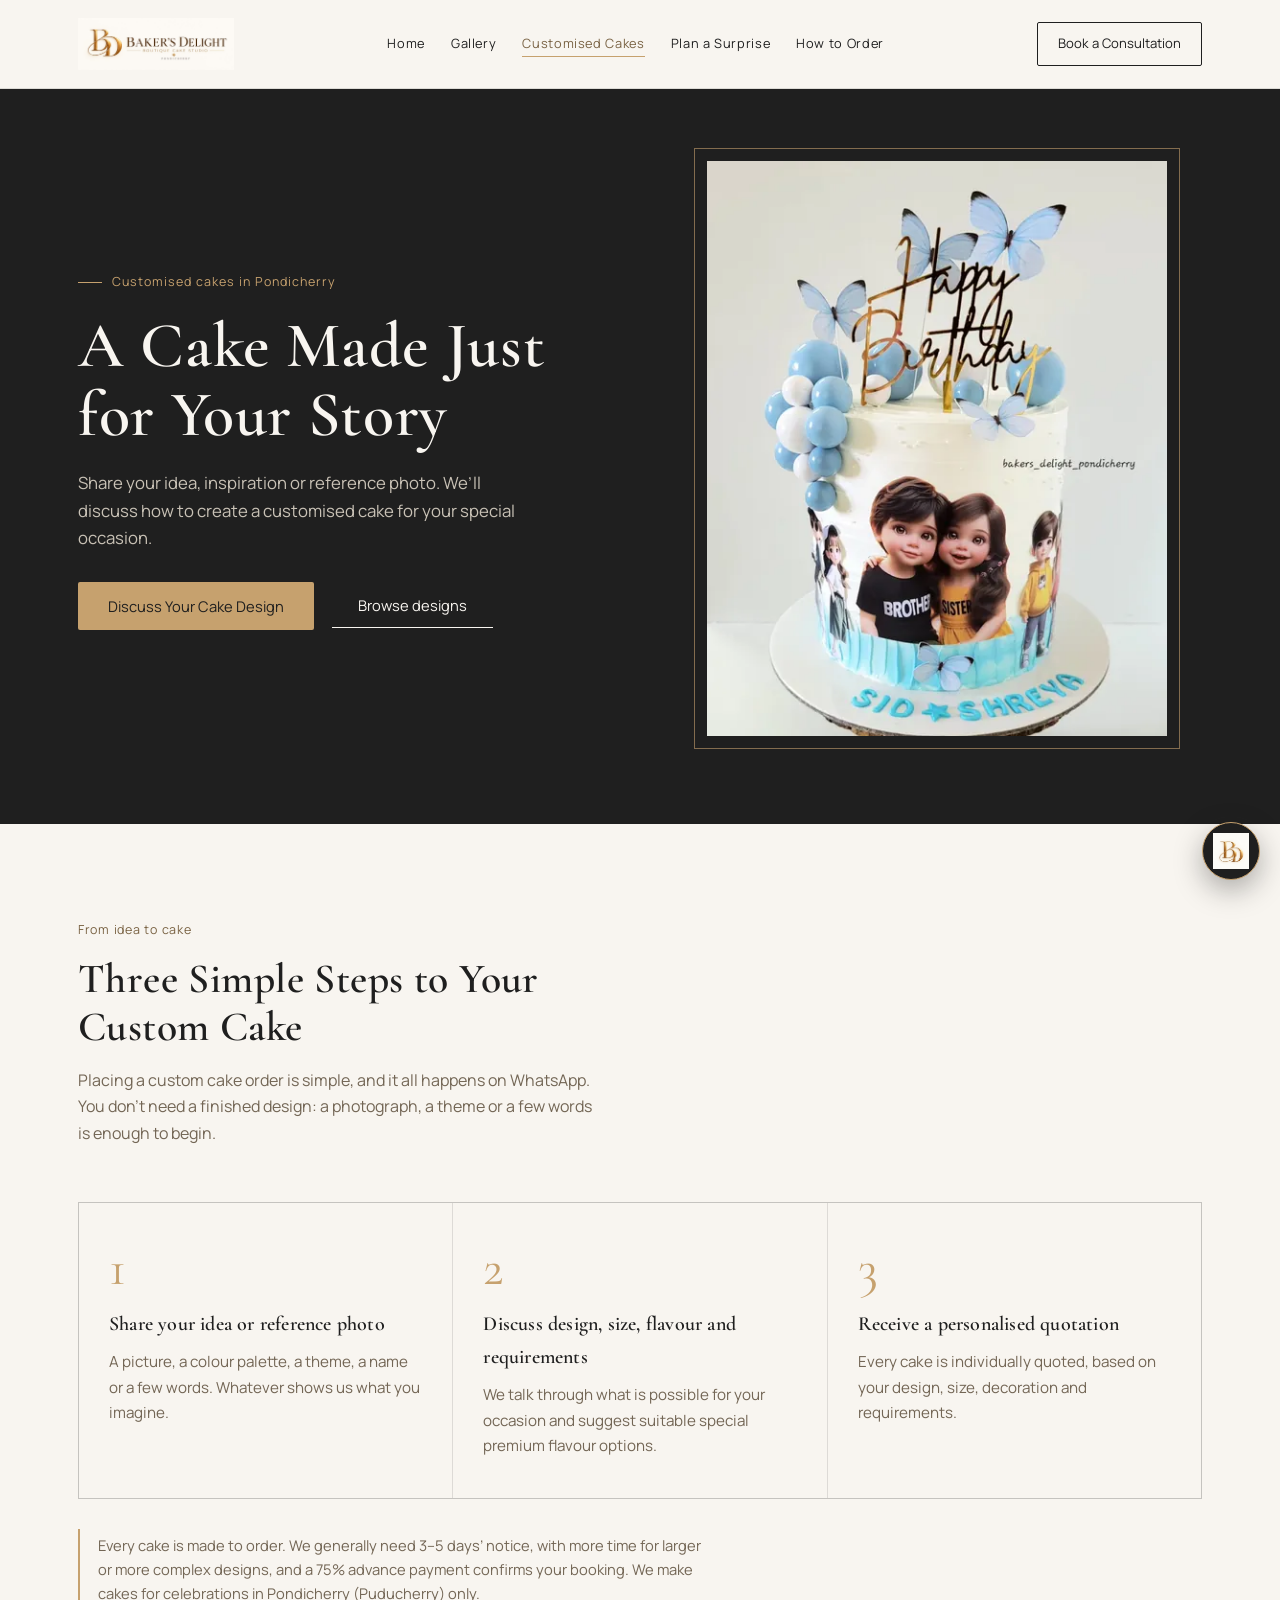
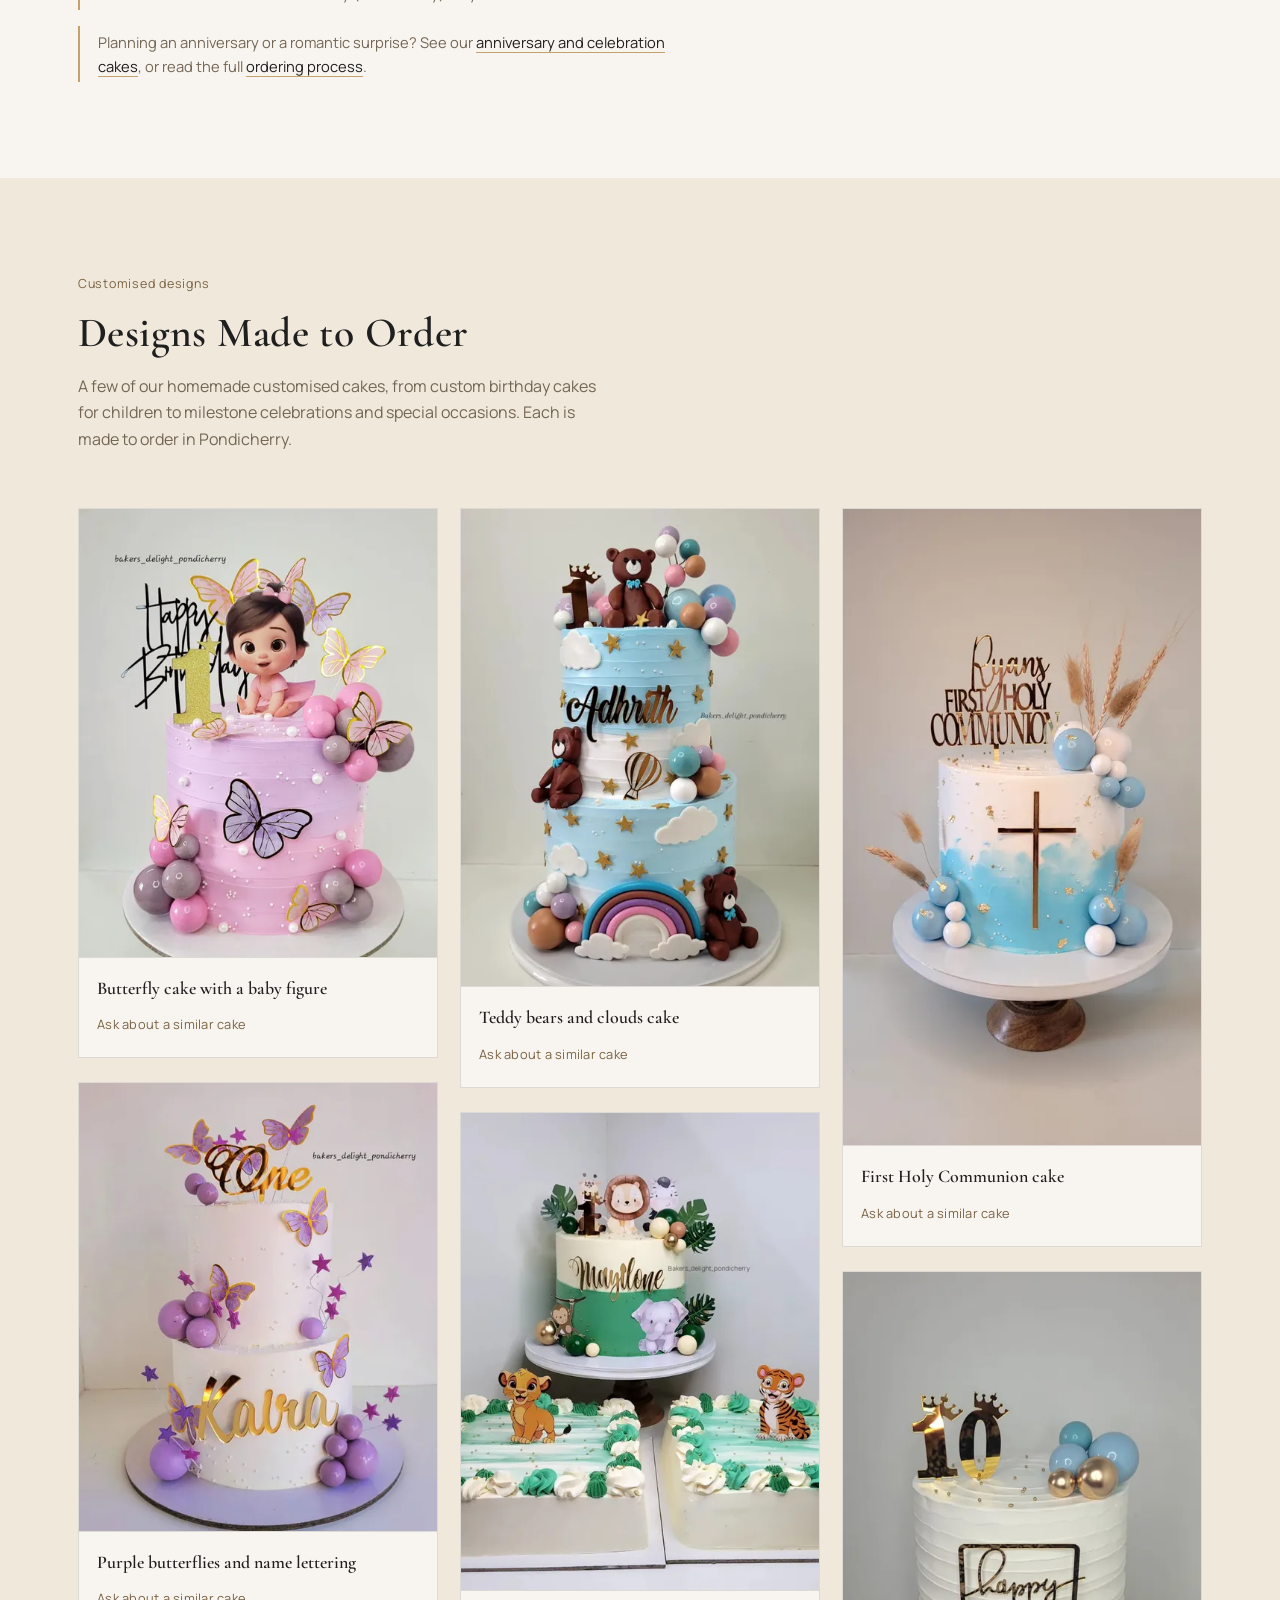
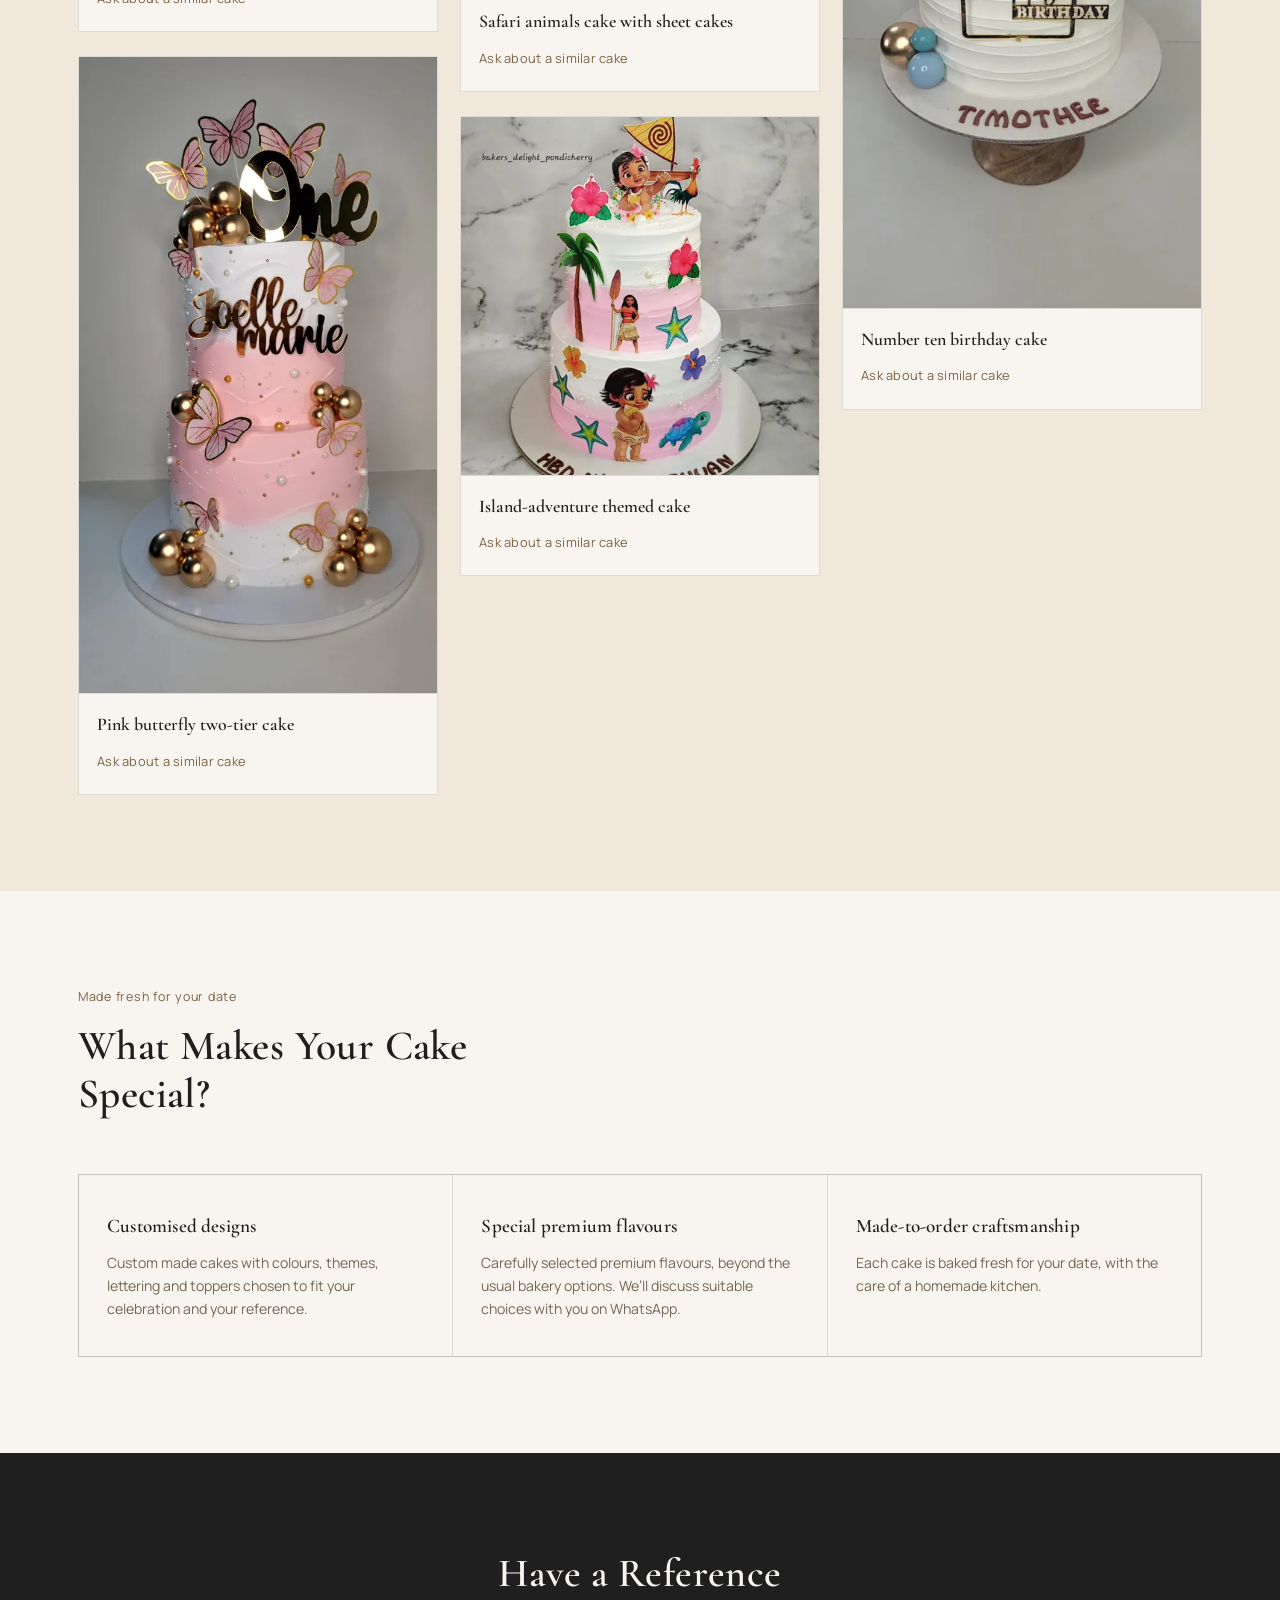
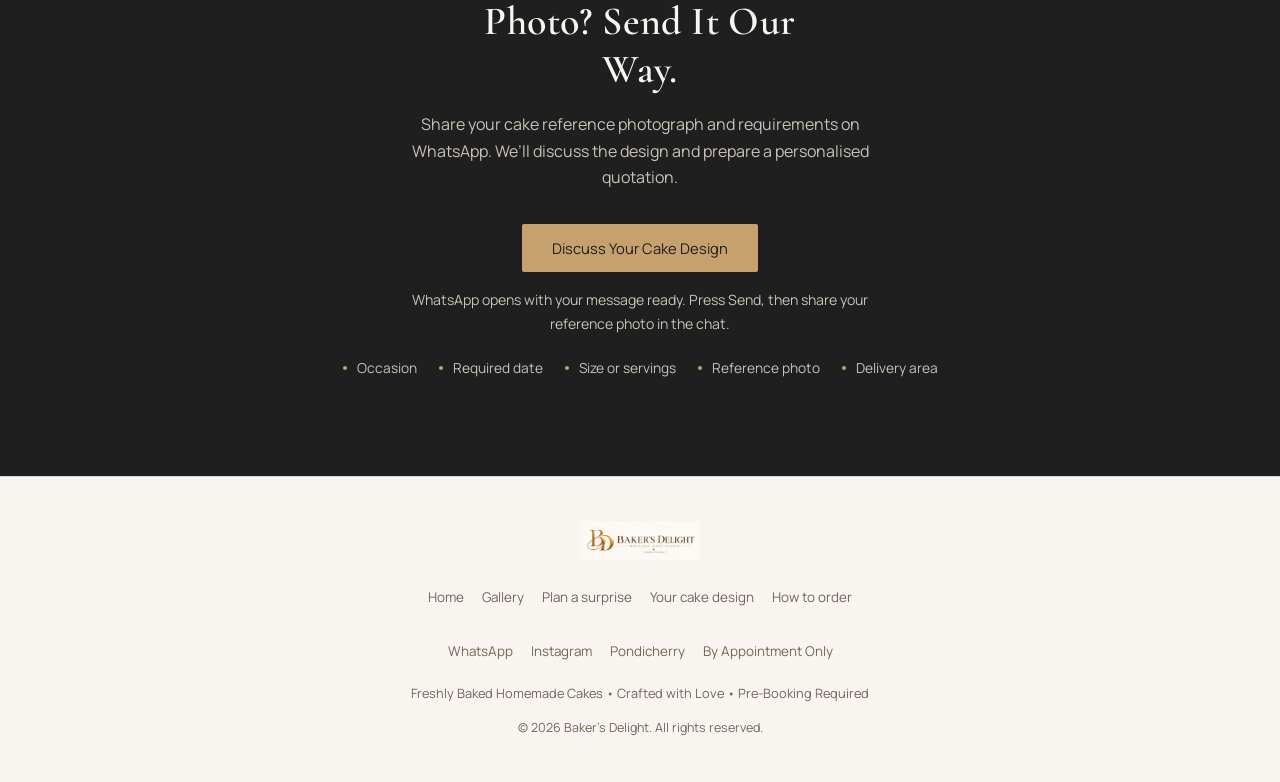
==== commit fda8abfa: "Add responsive primary navigation with accessible mobile menu" ====
--- a/custom-cake-story.html
+++ b/custom-cake-story.html
@@ -59,7 +59,20 @@
 <header class="site">
   <div class="nav-row">
     <a class="brand-home" href="index.html" aria-label="Bakers Delight home"><img class="brand-logo" src="images/brand/bakers-delight-logo-horizontal.jpg" width="1280" height="426" alt="Baker's Delight — Boutique Cake Studio, Pondicherry"></a>
+    <nav class="site-nav" id="siteNav" aria-label="Primary">
+      <ul class="site-links">
+        <li class="nav-consult"><a href="https://wa.me/917339387556?text=Hi%2C%20I%27d%20like%20to%20book%20a%20consultation" target="_blank" rel="noopener">Book a Consultation</a></li>
+        <li><a href="index.html">Home</a></li>
+        <li><a href="index.html#gallery">Gallery</a></li>
+        <li><a href="custom-cake-story.html" aria-current="page">Customised Cakes</a></li>
+        <li><a href="meaningful-surprise.html">Plan a Surprise</a></li>
+        <li><a href="index.html#how-to-order">How to Order</a></li>
+      </ul>
+    </nav>
     <a class="nav-cta" href="https://wa.me/917339387556?text=Hi%2C%20I%27d%20like%20to%20book%20a%20consultation" target="_blank" rel="noopener">Book a Consultation</a>
+    <button class="nav-toggle" type="button" aria-expanded="false" aria-controls="siteNav" aria-label="Open menu">
+      <span class="nav-lines" aria-hidden="true"><span></span><span></span><span></span></span>
+    </button>
   </div>
 </header>
 <main id="main">
@@ -156,6 +169,7 @@
 <a class="wa-fab" href="https://wa.me/917339387556?text=Hi%20Baker%27s%20Delight%2C%20I%20would%20like%20to%20discuss%20a%20custom%20cake%20for%20my%20celebration." target="_blank" rel="noopener" aria-label="Chat with us on WhatsApp">
   <img src="images/brand/bakers-delight-monogram.jpg" width="1254" height="1254" alt="">
 </a>
+<script src="nav.js"></script>
 <script src="pages.js"></script>
 </body>
 </html>
--- a/styles.css
+++ b/styles.css
@@ -208,4 +208,50 @@
 /* ---------- SCROLL REVEAL ---------- */
 .reveal{opacity:0;transform:translateY(18px);transition:opacity .7s ease,transform .7s ease;}
 .reveal.in-view{opacity:1;transform:none;}
+/* ---------- SITE NAV (primary links + mobile menu) ---------- */
+.site-nav{align-self:stretch;display:flex;align-items:center;min-width:0;}
+.site-links{display:flex;align-items:center;justify-content:center;list-style:none;}
+.site-links a{position:relative;display:inline-flex;align-items:center;min-height:44px;padding:0 13px;font-size:0.8rem;letter-spacing:0.05em;color:var(--charcoal);transition:color .3s;}
+.site-links a::after{content:"";position:absolute;left:13px;right:13px;bottom:9px;height:1px;background:var(--gold);transform:scaleX(0);transform-origin:left;transition:transform .4s ease;}
+.site-links a:hover{color:var(--gold-text);}
+.site-links a:hover::after{transform:scaleX(1);}
+.site-links a[aria-current="page"]{color:var(--gold-text);}
+.site-links a[aria-current="page"]::after{transform:scaleX(1);}
+
+.nav-toggle{display:none;width:44px;height:44px;margin-left:10px;flex-shrink:0;align-items:center;justify-content:center;background:transparent;border:1px solid var(--line);border-radius:2px;padding:0;cursor:pointer;transition:border-color .3s,background .3s;}
+.nav-toggle:hover{border-color:var(--gold);}
+.nav-toggle:active{background:var(--beige);}
+.nav-lines{position:relative;display:block;width:18px;height:14px;}
+.nav-lines span{position:absolute;left:1px;right:1px;height:2px;background:var(--charcoal);border-radius:1px;transition:transform .3s ease,opacity .3s ease;}
+.nav-lines span:nth-child(1){top:2px;}
+.nav-lines span:nth-child(2){top:6px;}
+.nav-lines span:nth-child(3){top:10px;}
+.nav-toggle[aria-expanded="true"] .nav-lines span:nth-child(1){transform:translateY(4px) rotate(45deg);}
+.nav-toggle[aria-expanded="true"] .nav-lines span:nth-child(2){opacity:0;}
+.nav-toggle[aria-expanded="true"] .nav-lines span:nth-child(3){transform:translateY(-4px) rotate(-45deg);}
+
+body.nav-lock{overflow:hidden;}
+@keyframes navDrop{from{opacity:0;transform:translateY(-10px);}to{opacity:1;transform:none;}}
+
+.nav-consult{display:none;}
+
+@media(max-width:960px){
+  .nav-row{justify-content:flex-start;}
+  .nav-cta{margin-left:auto;}
+  .site-nav{position:absolute;top:100%;left:0;right:0;display:none;background:rgba(248,245,240,0.98);backdrop-filter:blur(10px);border-top:1px solid var(--gold-soft);box-shadow:0 22px 40px rgba(31,31,31,0.14);}
+  .site-nav.is-open{display:block;animation:navDrop .25s ease-out both;}
+  .site-links{display:block;padding:2px 0 12px;}
+  .site-links a{display:flex;width:100%;min-height:54px;padding:12px 28px;font-size:1.02rem;letter-spacing:0.02em;border-bottom:1px solid var(--line);}
+  .site-links li:last-child a{border-bottom:none;}
+  .site-links a::after{display:none;}
+  .site-links a[aria-current="page"]{color:var(--gold-text);}
+  .nav-toggle{display:inline-flex;}
+  .brand-logo{height:38px;}
+  .nav-consult{display:block;padding:16px 20px 6px;}
+  .nav-consult a{display:flex;align-items:center;justify-content:center;min-height:46px;padding:0 16px;border:1px solid var(--charcoal);font-size:0.88rem;letter-spacing:0.03em;transition:background .3s,color .3s;}
+  .nav-consult a:hover{background:var(--charcoal);color:var(--ivory);}
+}
+@media(max-width:420px){.site-links a{padding-left:20px;padding-right:20px;}.brand-logo{height:36px;}.nav-cta{display:none;}.nav-toggle{margin-left:auto;}}
+@media(max-width:340px){.brand-logo{height:30px;}}
+
 @media(prefers-reduced-motion:reduce){*{animation:none!important;transition:none!important;}}
